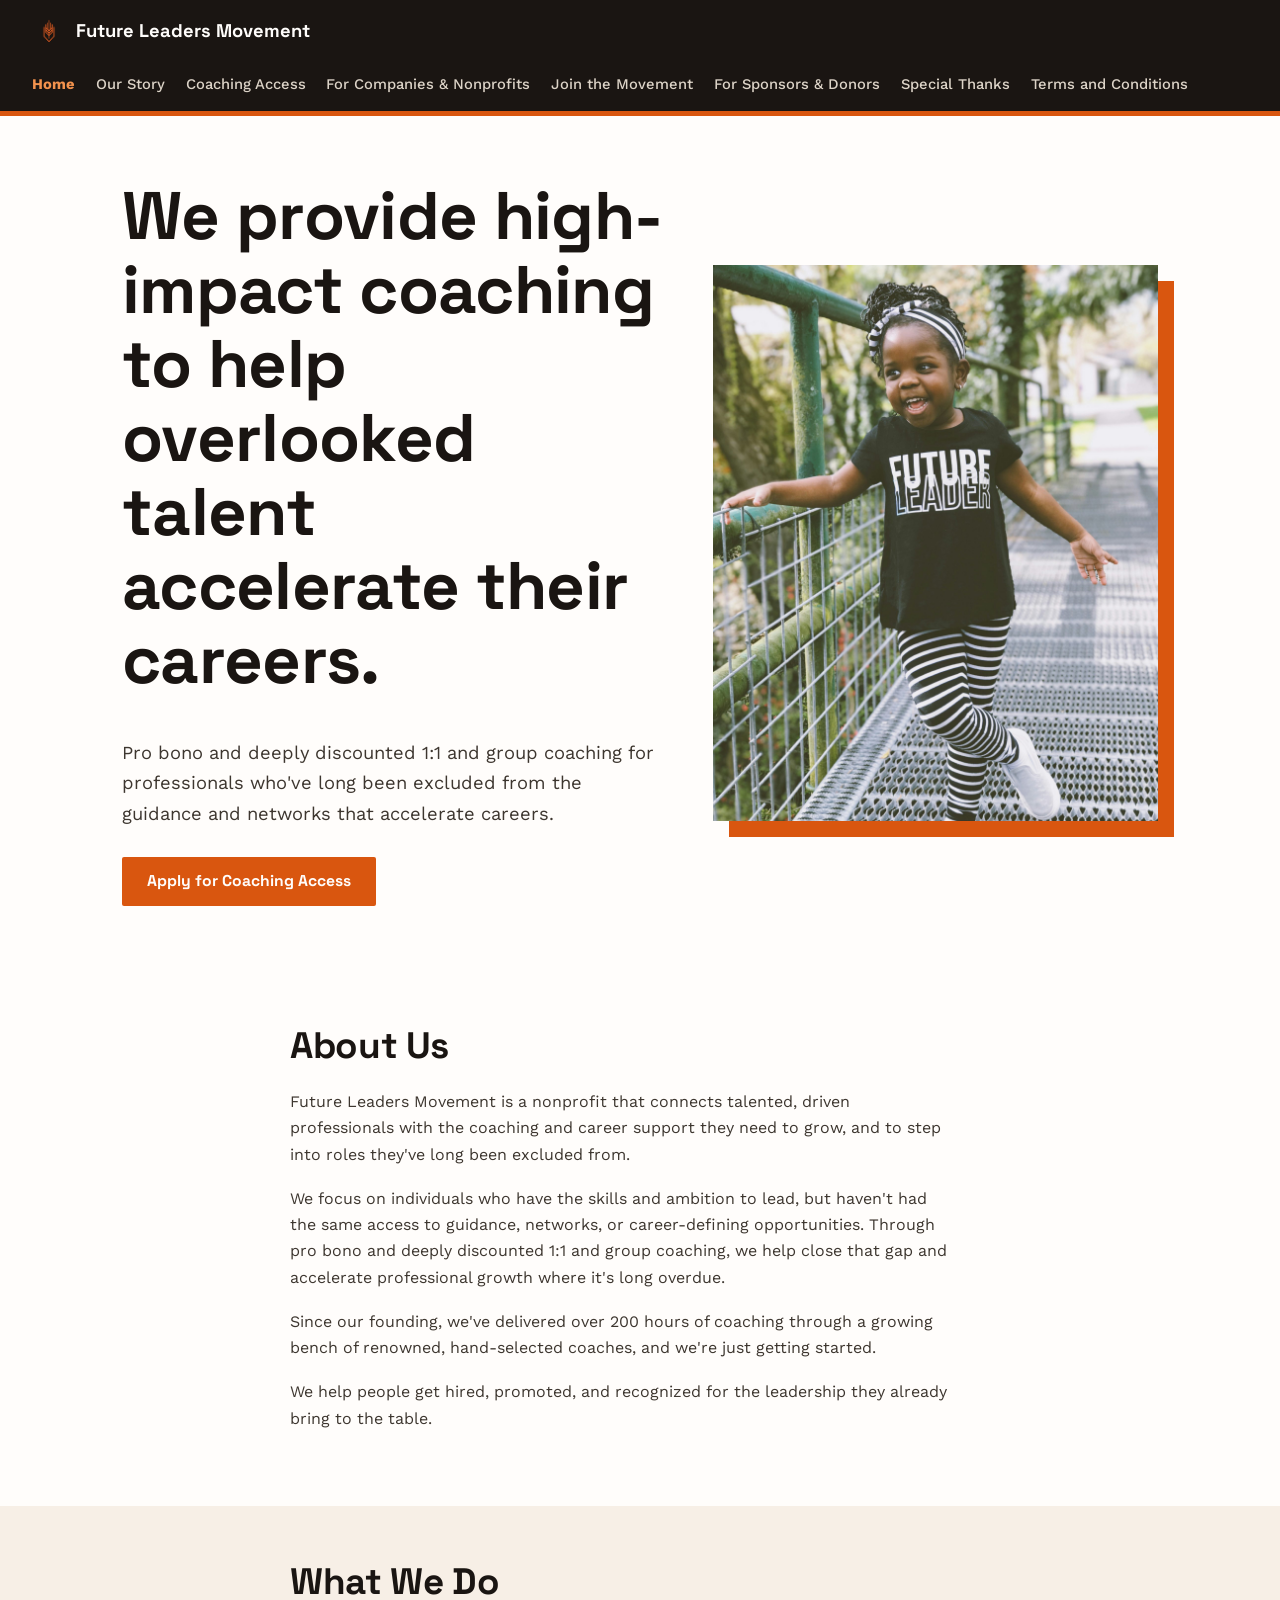
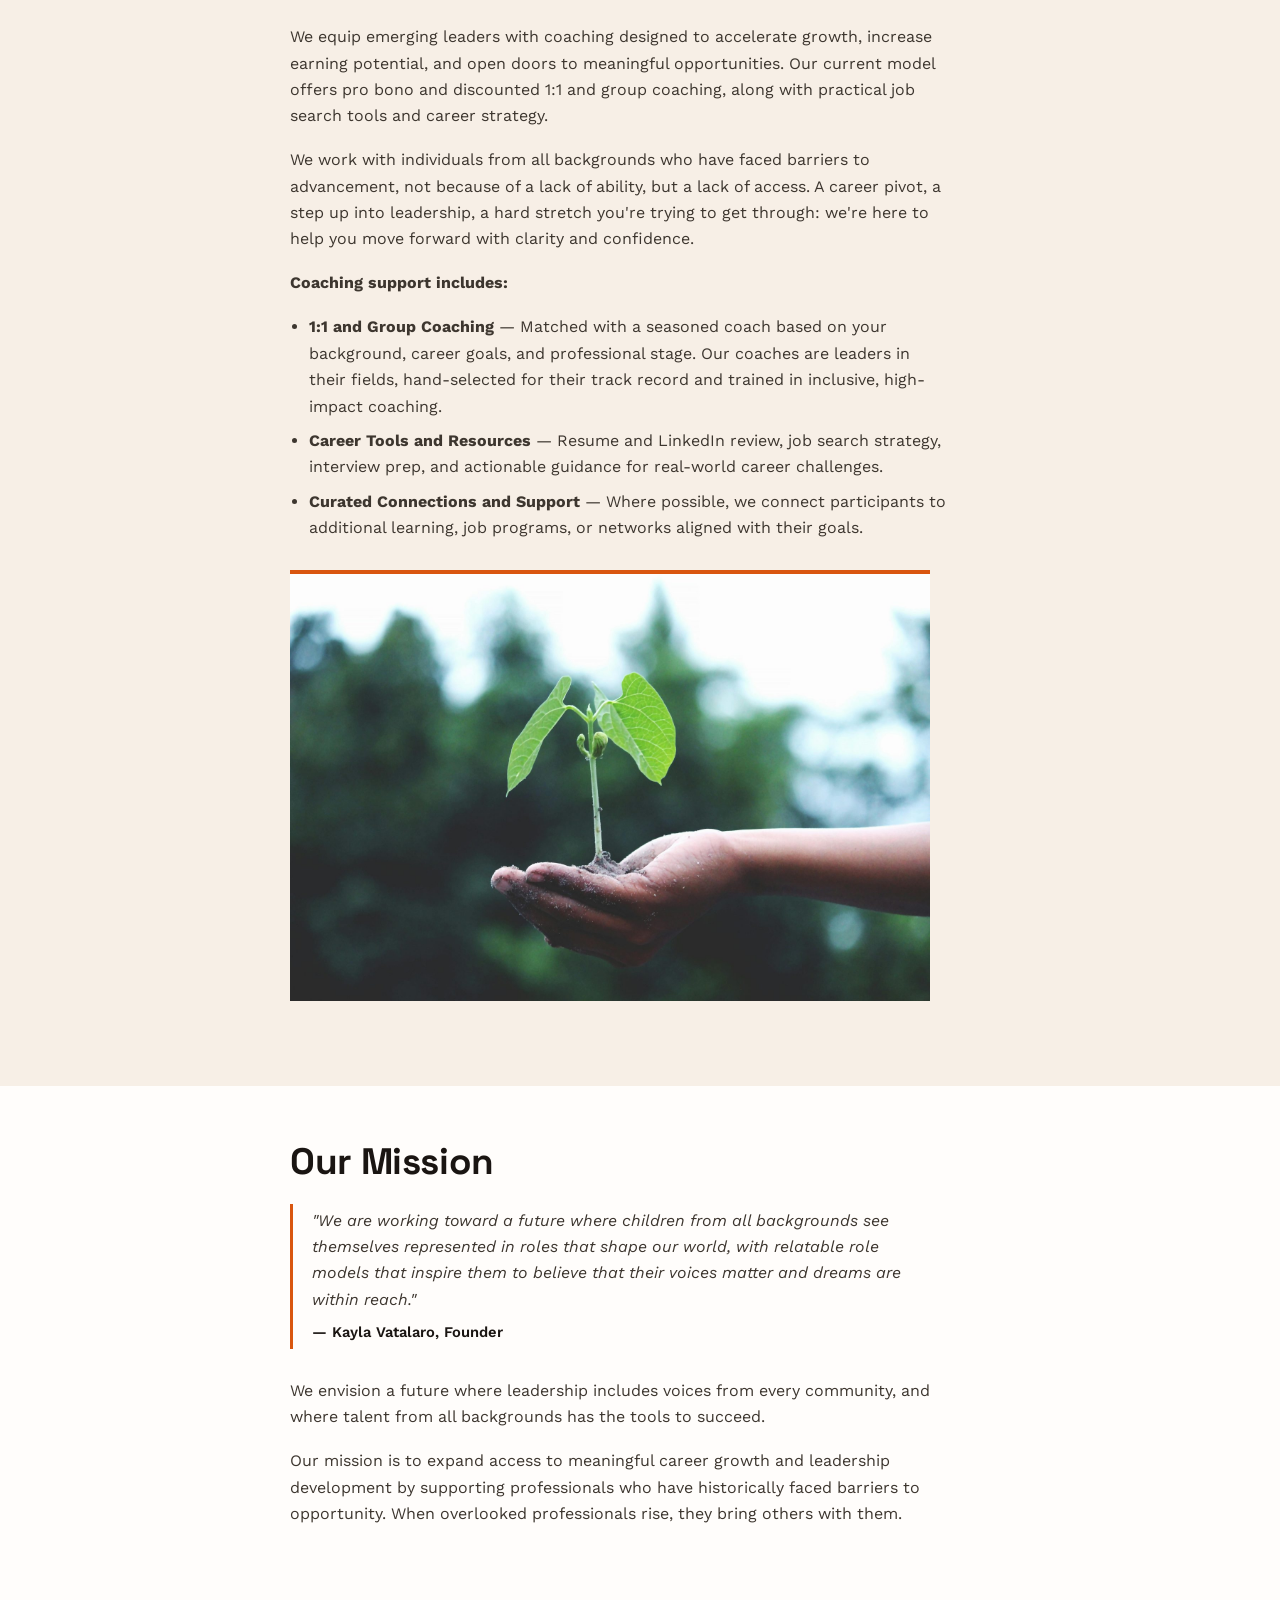
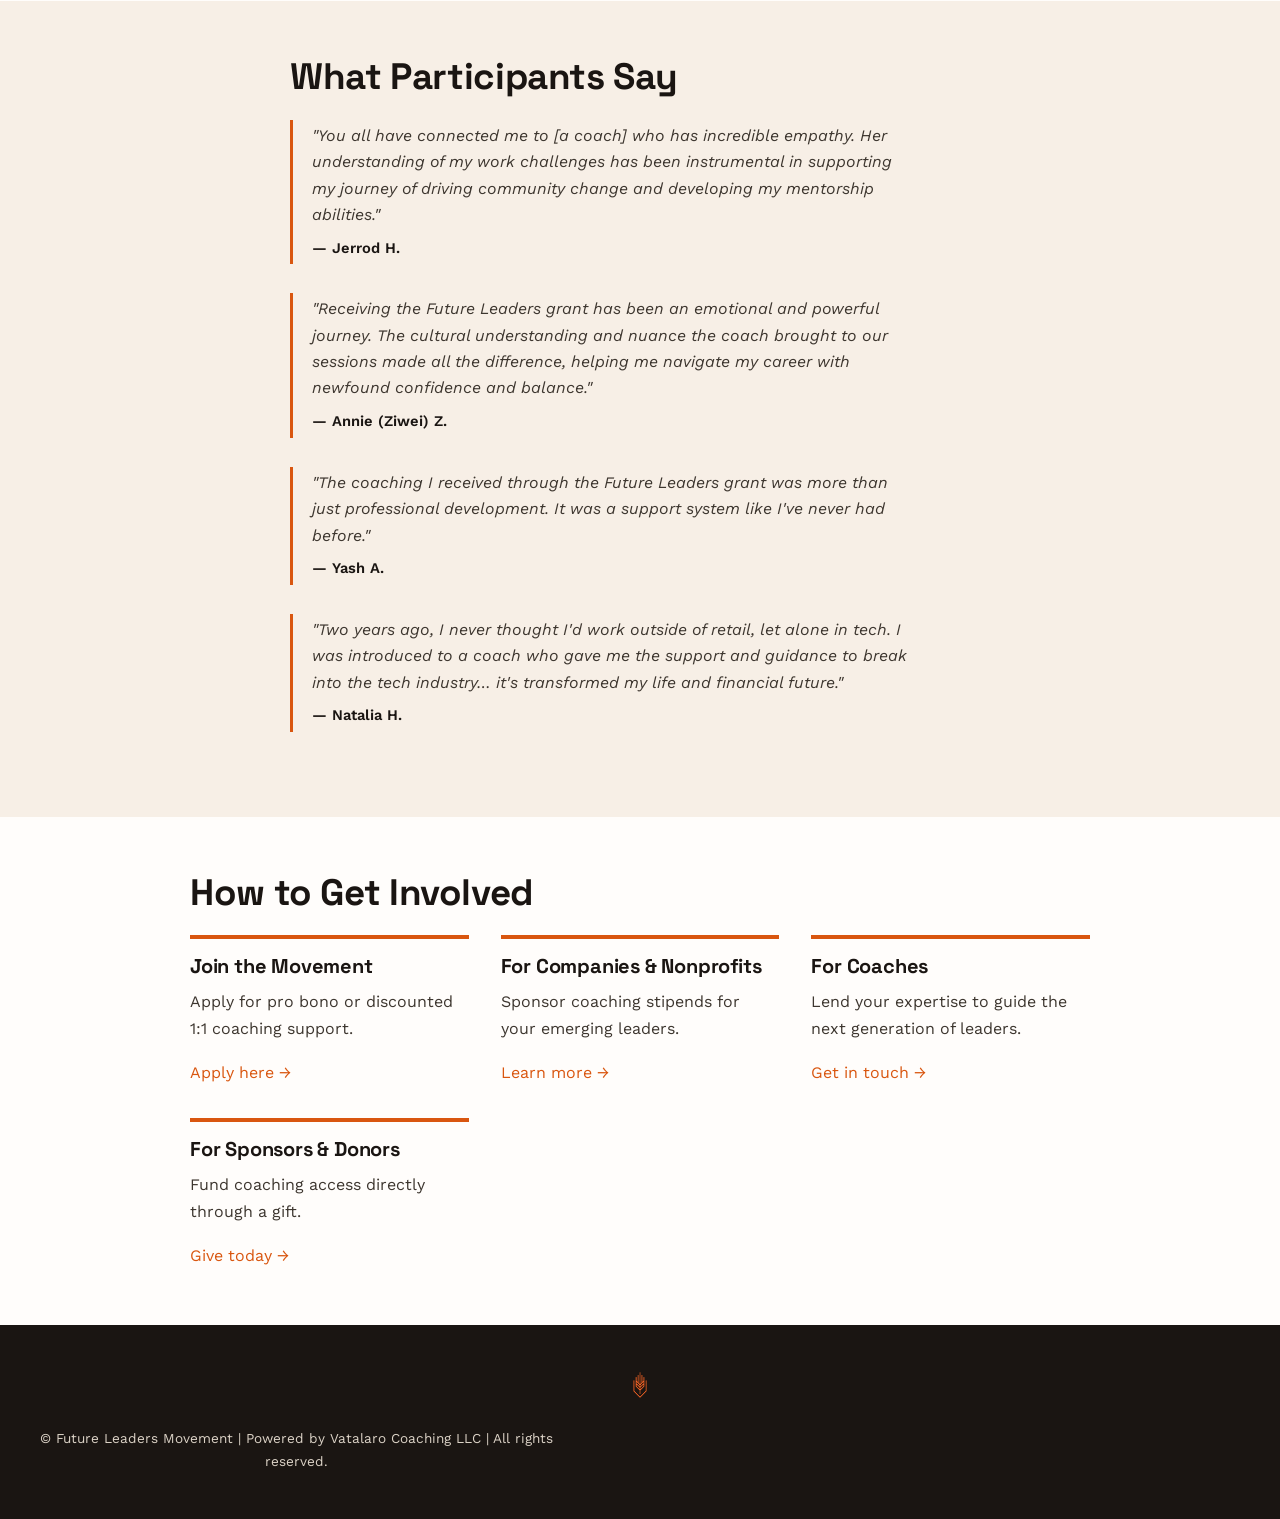
==== index.html @ 435b8dbb "Initial site" ====
<!DOCTYPE html>
<html lang="en">
<head>
<meta charset="UTF-8">
<meta name="viewport" content="width=device-width, initial-scale=1.0">
<title>Future Leaders Movement</title>
<link rel="stylesheet" href="style.css">
</head>
<body>

<header class="site-header">
  <a href="index.html" class="wordmark"><img src="images/logo-icon.png" alt="">Future Leaders Movement</a>
  <nav class="site-nav">
    <a href="index.html" aria-current="page">Home</a>
    <a href="our-story.html">Our Story</a>
    <a href="coaching-access.html">Coaching Access</a>
    <a href="for-companies.html">For Companies &amp; Nonprofits</a>
    <a href="join-the-movement.html">Join the Movement</a>
    <a href="for-sponsors.html">For Sponsors &amp; Donors</a>
    <a href="special-thanks.html">Special Thanks</a>
    <a href="terms.html">Terms and Conditions</a>
  </nav>
</header>

<section class="hero">
  <div class="hero-grid">
    <div class="hero-text">
      <h1>We provide high-impact coaching to help overlooked talent accelerate their careers.</h1>
      <p class="lede">Pro bono and deeply discounted 1:1 and group coaching for professionals who've long been excluded from the guidance and networks that accelerate careers.</p>
      <a href="join-the-movement.html" class="btn">Apply for Coaching Access</a>
    </div>
    <div class="hero-media">
      <img src="images/kiana-bosman.jpg" alt="A child wearing a 'Future Leader' t-shirt, smiling and running along a bridge.">
    </div>
  </div>
</section>

<section class="section">
  <div class="section-inner narrow">
    <h2>About Us</h2>
    <p>Future Leaders Movement is a nonprofit that connects talented, driven professionals with the coaching and career support they need to grow, and to step into roles they've long been excluded from.</p>
    <p>We focus on individuals who have the skills and ambition to lead, but haven't had the same access to guidance, networks, or career-defining opportunities. Through pro bono and deeply discounted 1:1 and group coaching, we help close that gap and accelerate professional growth where it's long overdue.</p>
    <p>Since our founding, we've delivered over 200 hours of coaching through a growing bench of renowned, hand-selected coaches, and we're just getting started.</p>
    <p>We help people get hired, promoted, and recognized for the leadership they already bring to the table.</p>
  </div>
</section>

<section class="section band-cream">
  <div class="section-inner narrow">
    <h2>What We Do</h2>
    <p>We equip emerging leaders with coaching designed to accelerate growth, increase earning potential, and open doors to meaningful opportunities. Our current model offers pro bono and discounted 1:1 and group coaching, along with practical job search tools and career strategy.</p>
    <p>We work with individuals from all backgrounds who have faced barriers to advancement, not because of a lack of ability, but a lack of access. A career pivot, a step up into leadership, a hard stretch you're trying to get through: we're here to help you move forward with clarity and confidence.</p>
    <p><strong>Coaching support includes:</strong></p>
    <ul>
      <li><strong>1:1 and Group Coaching</strong> — Matched with a seasoned coach based on your background, career goals, and professional stage. Our coaches are leaders in their fields, hand-selected for their track record and trained in inclusive, high-impact coaching.</li>
      <li><strong>Career Tools and Resources</strong> — Resume and LinkedIn review, job search strategy, interview prep, and actionable guidance for real-world career challenges.</li>
      <li><strong>Curated Connections and Support</strong> — Where possible, we connect participants to additional learning, job programs, or networks aligned with their goals.</li>
    </ul>
    <figure class="section-image">
      <img src="images/akil-mazumder.jpg" alt="A hand cradling a small seedling growing out of soil.">
    </figure>
  </div>
</section>

<section class="section">
  <div class="section-inner narrow">
    <h2>Our Mission</h2>
    <blockquote>
      <p>"We are working toward a future where children from all backgrounds see themselves represented in roles that shape our world, with relatable role models that inspire them to believe that their voices matter and dreams are within reach."</p>
      <cite>— Kayla Vatalaro, Founder</cite>
    </blockquote>
    <p>We envision a future where leadership includes voices from every community, and where talent from all backgrounds has the tools to succeed.</p>
    <p>Our mission is to expand access to meaningful career growth and leadership development by supporting professionals who have historically faced barriers to opportunity. When overlooked professionals rise, they bring others with them.</p>
  </div>
</section>

<section class="section band-cream">
  <div class="section-inner narrow">
    <h2>What Participants Say</h2>
    <blockquote>
      <p>"You all have connected me to [a coach] who has incredible empathy. Her understanding of my work challenges has been instrumental in supporting my journey of driving community change and developing my mentorship abilities."</p>
      <cite>— Jerrod H.</cite>
    </blockquote>
    <blockquote>
      <p>"Receiving the Future Leaders grant has been an emotional and powerful journey. The cultural understanding and nuance the coach brought to our sessions made all the difference, helping me navigate my career with newfound confidence and balance."</p>
      <cite>— Annie (Ziwei) Z.</cite>
    </blockquote>
    <blockquote>
      <p>"The coaching I received through the Future Leaders grant was more than just professional development. It was a support system like I've never had before."</p>
      <cite>— Yash A.</cite>
    </blockquote>
    <blockquote>
      <p>"Two years ago, I never thought I'd work outside of retail, let alone in tech. I was introduced to a coach who gave me the support and guidance to break into the tech industry… it's transformed my life and financial future."</p>
      <cite>— Natalia H.</cite>
    </blockquote>
  </div>
</section>

<section class="section">
  <div class="section-inner">
    <h2>How to Get Involved</h2>
    <div class="grid">
      <div class="grid-item">
        <h3>Join the Movement</h3>
        <p>Apply for pro bono or discounted 1:1 coaching support.</p>
        <a href="join-the-movement.html">Apply here &rarr;</a>
      </div>
      <div class="grid-item">
        <h3>For Companies &amp; Nonprofits</h3>
        <p>Sponsor coaching stipends for your emerging leaders.</p>
        <a href="for-companies.html">Learn more &rarr;</a>
      </div>
      <div class="grid-item">
        <h3>For Coaches</h3>
        <p>Lend your expertise to guide the next generation of leaders.</p>
        <a href="for-companies.html">Get in touch &rarr;</a>
      </div>
      <div class="grid-item">
        <h3>For Sponsors &amp; Donors</h3>
        <p>Fund coaching access directly through a gift.</p>
        <a href="for-sponsors.html">Give today &rarr;</a>
      </div>
    </div>
  </div>
</section>

<footer class="site-footer">
  <img src="images/logo-icon.png" alt="Future Leaders Movement">
  <p>&copy; Future Leaders Movement | Powered by Vatalaro Coaching LLC | All rights reserved.</p>
</footer>

</body>
</html>
---- style.css ----
@import url('https://fonts.googleapis.com/css2?family=Space+Grotesk:wght@500;700&family=Work+Sans:wght@400;500;600;700&display=swap');

:root {
  --ink: #1A1512;
  --charcoal: #3D362F;
  --ember: #D9560F;
  --ember-light: #F2924D;
  --cream: #F7EFE6;
  --paper: #FFFDFB;
  --line: #E8DBC9;
}

* { box-sizing: border-box; }

html { scroll-behavior: smooth; }

body {
  margin: 0;
  font-family: 'Work Sans', sans-serif;
  color: var(--charcoal);
  background: var(--paper);
  line-height: 1.65;
}

h1, h2, h3 {
  font-family: 'Space Grotesk', sans-serif;
  color: var(--ink);
  line-height: 1.1;
  margin: 0 0 0.6em;
  letter-spacing: -0.01em;
}

h1 { font-size: clamp(2.6rem, 5.5vw, 4.2rem); font-weight: 700; }
h2 { font-size: clamp(1.7rem, 3vw, 2.3rem); font-weight: 700; }
h3 { font-size: 1.25rem; font-weight: 700; }

p { margin: 0 0 1.1em; max-width: 66ch; }

a { color: var(--ember); text-decoration: none; }
a:hover, a:focus-visible { text-decoration: underline; }

ul { padding-left: 1.2em; max-width: 66ch; }
li { margin-bottom: 0.5em; }

/* Header */
.site-header {
  display: flex;
  align-items: center;
  justify-content: space-between;
  gap: 1.5rem;
  padding: 0.9rem 2rem;
  background: var(--ink);
  flex-wrap: wrap;
  border-bottom: 5px solid var(--ember);
}

.wordmark {
  display: flex;
  align-items: center;
  gap: 0.6rem;
  font-family: 'Space Grotesk', sans-serif;
  font-size: 1.15rem;
  font-weight: 700;
  color: var(--paper);
  text-decoration: none;
  white-space: nowrap;
}
.wordmark:hover { text-decoration: none; }
.wordmark img { height: 34px; width: auto; display: block; }

.site-nav {
  display: flex;
  flex-wrap: wrap;
  gap: 0.4rem 1.3rem;
}

.site-nav a {
  color: #DCD3C7;
  font-size: 0.92rem;
  font-weight: 500;
}

.site-nav a[aria-current="page"] {
  color: var(--ember-light);
  font-weight: 700;
}

.site-nav a:hover { color: var(--ember-light); text-decoration: none; }

/* Hero */
.hero {
  padding: 4rem 2rem;
  max-width: 1100px;
  margin: 0 auto;
}

.hero-grid {
  display: grid;
  grid-template-columns: 1.1fr 0.9fr;
  gap: 3rem;
  align-items: center;
}

.hero-grid.reverse { grid-template-columns: 0.9fr 1.1fr; }
.hero-grid.reverse .hero-text { order: 2; }
.hero-grid.reverse .hero-media { order: 1; }

@media (max-width: 780px) {
  .hero-grid, .hero-grid.reverse { grid-template-columns: 1fr; }
  .hero-grid.reverse .hero-text { order: 1; }
  .hero-grid.reverse .hero-media { order: 2; }
}

.hero-logo {
  display: block;
  width: 140px;
  margin: 0 auto 1.5rem;
}

.hero.centered {
  text-align: center;
}
.hero.centered p.lede { margin-left: auto; margin-right: auto; }

.hero p.lede {
  font-size: 1.15rem;
  max-width: 56ch;
}

.hero-media {
  position: relative;
}
.hero-media::before {
  content: '';
  position: absolute;
  top: 16px;
  left: 16px;
  width: 100%;
  height: 100%;
  background: var(--ember);
  z-index: 1;
}
.hero-media img {
  position: relative;
  z-index: 2;
  display: block;
  width: 100%;
  aspect-ratio: 4 / 5;
  object-fit: cover;
}

.btn {
  display: inline-block;
  background: var(--ember);
  color: var(--paper);
  padding: 0.75em 1.6em;
  border-radius: 2px;
  font-weight: 700;
  font-family: 'Space Grotesk', sans-serif;
  font-size: 0.98rem;
  margin-top: 0.5em;
}
.btn:hover { background: var(--ink); text-decoration: none; }

.btn-outline {
  display: inline-block;
  border: 2px solid var(--ink);
  color: var(--ink);
  padding: 0.7em 1.5em;
  border-radius: 2px;
  font-weight: 700;
  font-family: 'Space Grotesk', sans-serif;
  font-size: 0.98rem;
}
.btn-outline:hover { border-color: var(--ember); color: var(--ember); text-decoration: none; }

/* Section bands */
.section {
  padding: 3.5rem 2rem;
}
.section.band-cream { background: var(--cream); }
.section-inner {
  max-width: 900px;
  margin: 0 auto;
}
.section-inner.narrow { max-width: 700px; }

.eyebrow {
  color: var(--ember);
  font-weight: 600;
  font-size: 0.85rem;
  margin-bottom: 0.4em;
}

/* Quotes / testimonials */
blockquote {
  border-left: 3px solid var(--ember);
  margin: 0 0 1.8rem;
  padding: 0.2rem 0 0.2rem 1.2rem;
  max-width: 62ch;
}
blockquote p { font-style: italic; margin-bottom: 0.4em; }
blockquote cite {
  font-style: normal;
  font-weight: 600;
  color: var(--ink);
  font-size: 0.92rem;
}

/* Steps */
.steps {
  list-style: none;
  padding: 0;
  counter-reset: step;
  max-width: 66ch;
}
.steps li {
  counter-increment: step;
  position: relative;
  padding-left: 2.6em;
  margin-bottom: 1.3em;
}
.steps li::before {
  content: counter(step);
  position: absolute;
  left: 0;
  top: -0.1em;
  width: 1.7em;
  height: 1.7em;
  border-radius: 50%;
  background: var(--ember);
  color: var(--paper);
  font-family: 'Source Serif 4', serif;
  font-weight: 600;
  font-size: 0.95rem;
  display: flex;
  align-items: center;
  justify-content: center;
}

/* Involvement / audience grid */
.grid {
  display: grid;
  grid-template-columns: repeat(auto-fit, minmax(230px, 1fr));
  gap: 2rem;
  max-width: 1000px;
}
.grid-item {
  border-top: 4px solid var(--ember);
  padding-top: 1rem;
}

/* Inline content images (secondary photos within a section) */
.section-image {
  border-top: 4px solid var(--ember);
  margin: 1.8rem 0;
  max-width: 640px;
}
.section-image img {
  display: block;
  width: 100%;
}
.section-image figcaption {
  font-size: 0.82rem;
  color: var(--charcoal);
  margin-top: 0.5em;
}

/* Photographer credits list */
.credit-list {
  list-style: none;
  padding: 0;
  display: grid;
  grid-template-columns: repeat(auto-fit, minmax(200px, 1fr));
  gap: 1.5rem;
  max-width: 900px;
}
.credit-list li {
  border-top: 1px solid var(--line);
  padding-top: 0.7em;
}
.credit-list .name { font-weight: 600; color: var(--ink); }

/* FAQ */
.faq dt {
  font-weight: 600;
  color: var(--ink);
  margin-top: 1.3em;
  font-family: 'Source Serif 4', serif;
  font-size: 1.05rem;
}
.faq dd { margin: 0.3em 0 0; max-width: 66ch; }

/* Footer */
.site-footer {
  padding: 2.5rem 2rem 2rem;
  text-align: center;
  font-size: 0.85rem;
  background: var(--ink);
  color: #DCD3C7;
}
.site-footer img { height: 40px; width: auto; margin-bottom: 1rem; }
.site-footer a { color: var(--ember-light); }

@media (max-width: 640px) {
  .site-header { padding: 1rem 1.2rem; }
  .hero, .section { padding-left: 1.2rem; padding-right: 1.2rem; }
}
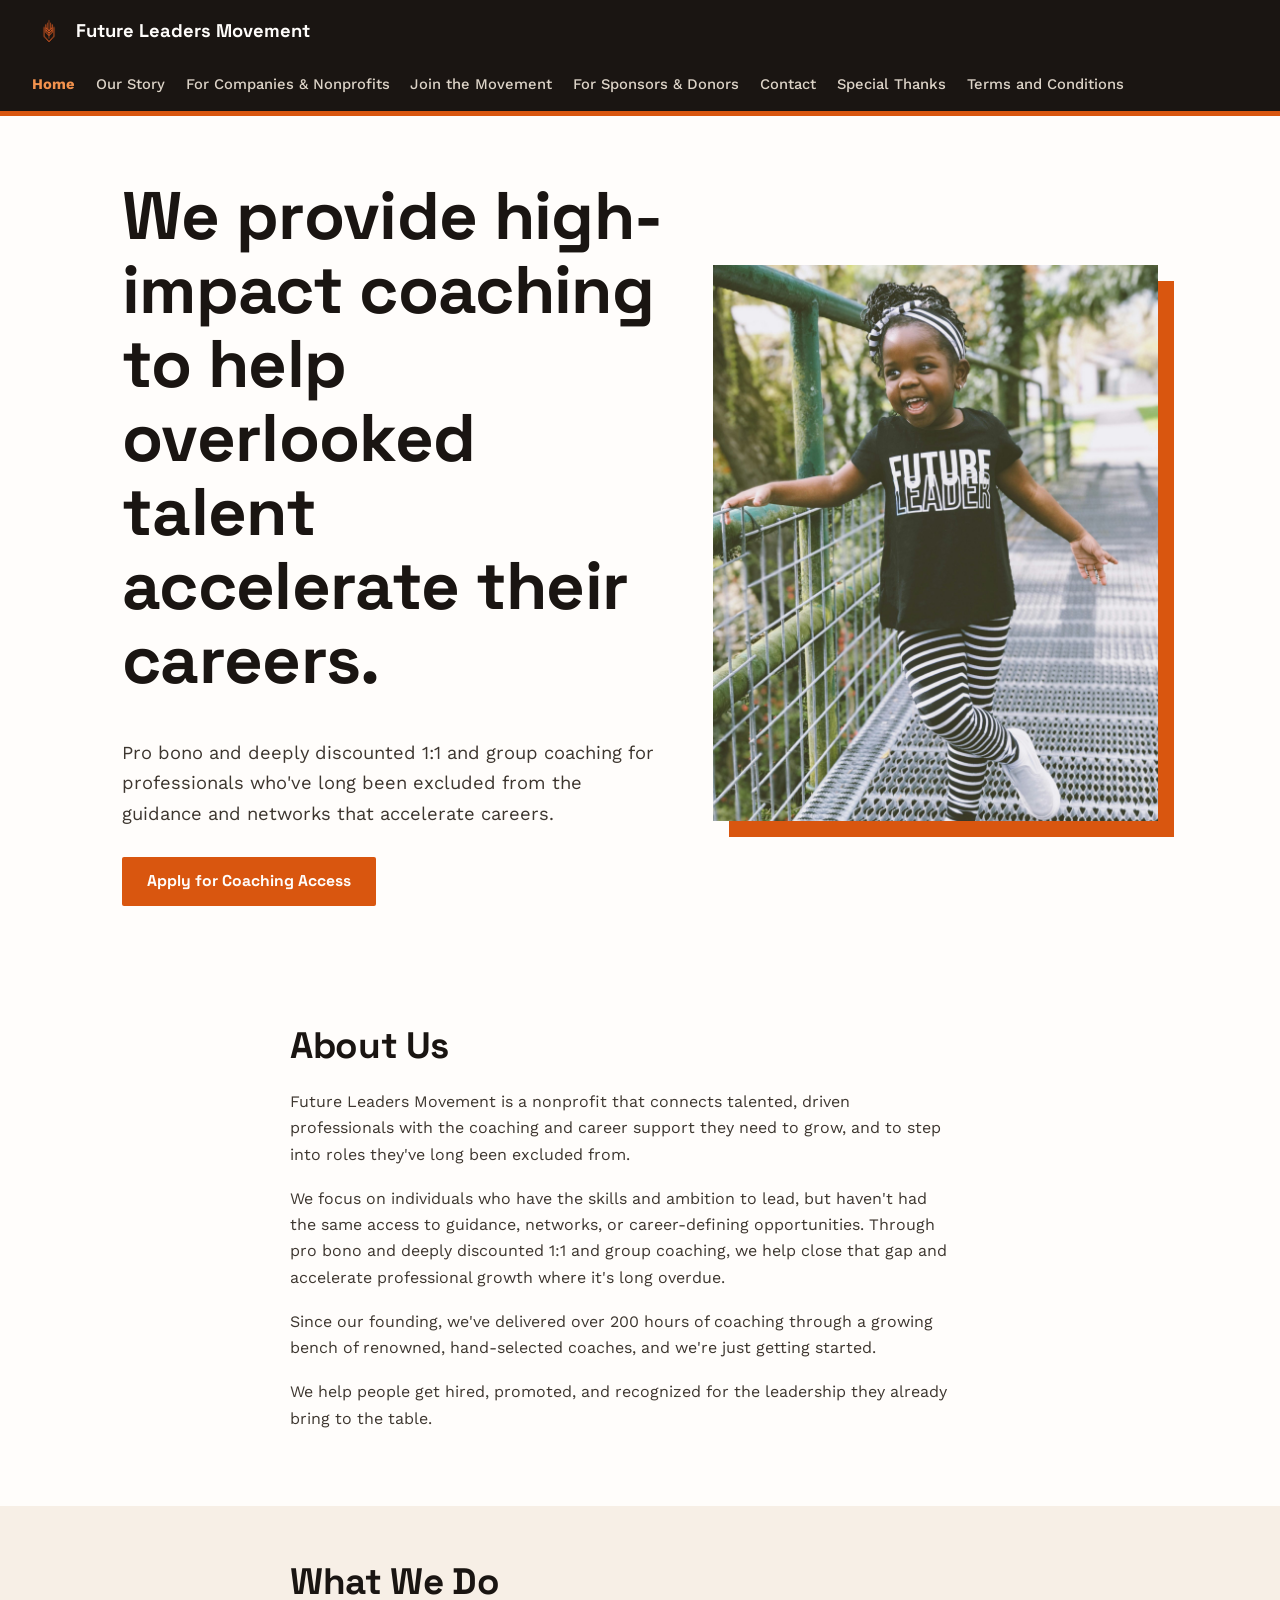
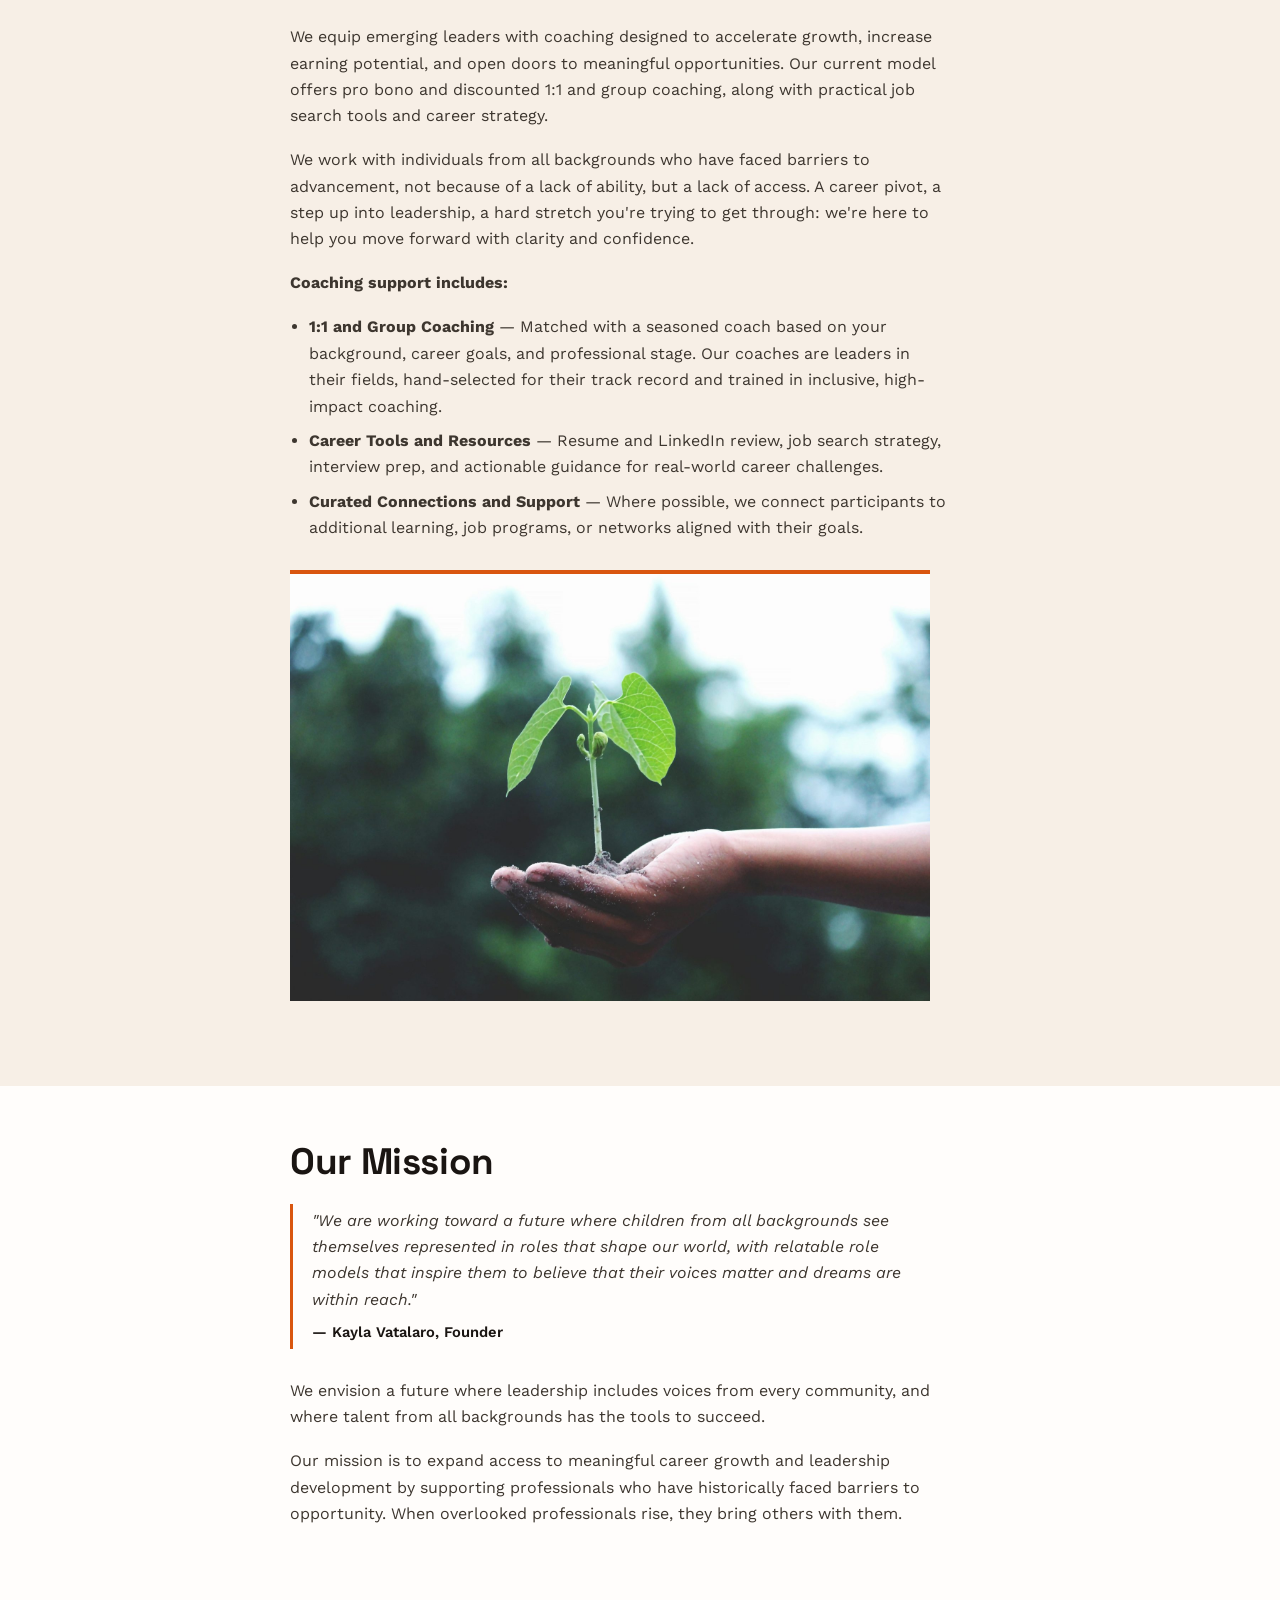
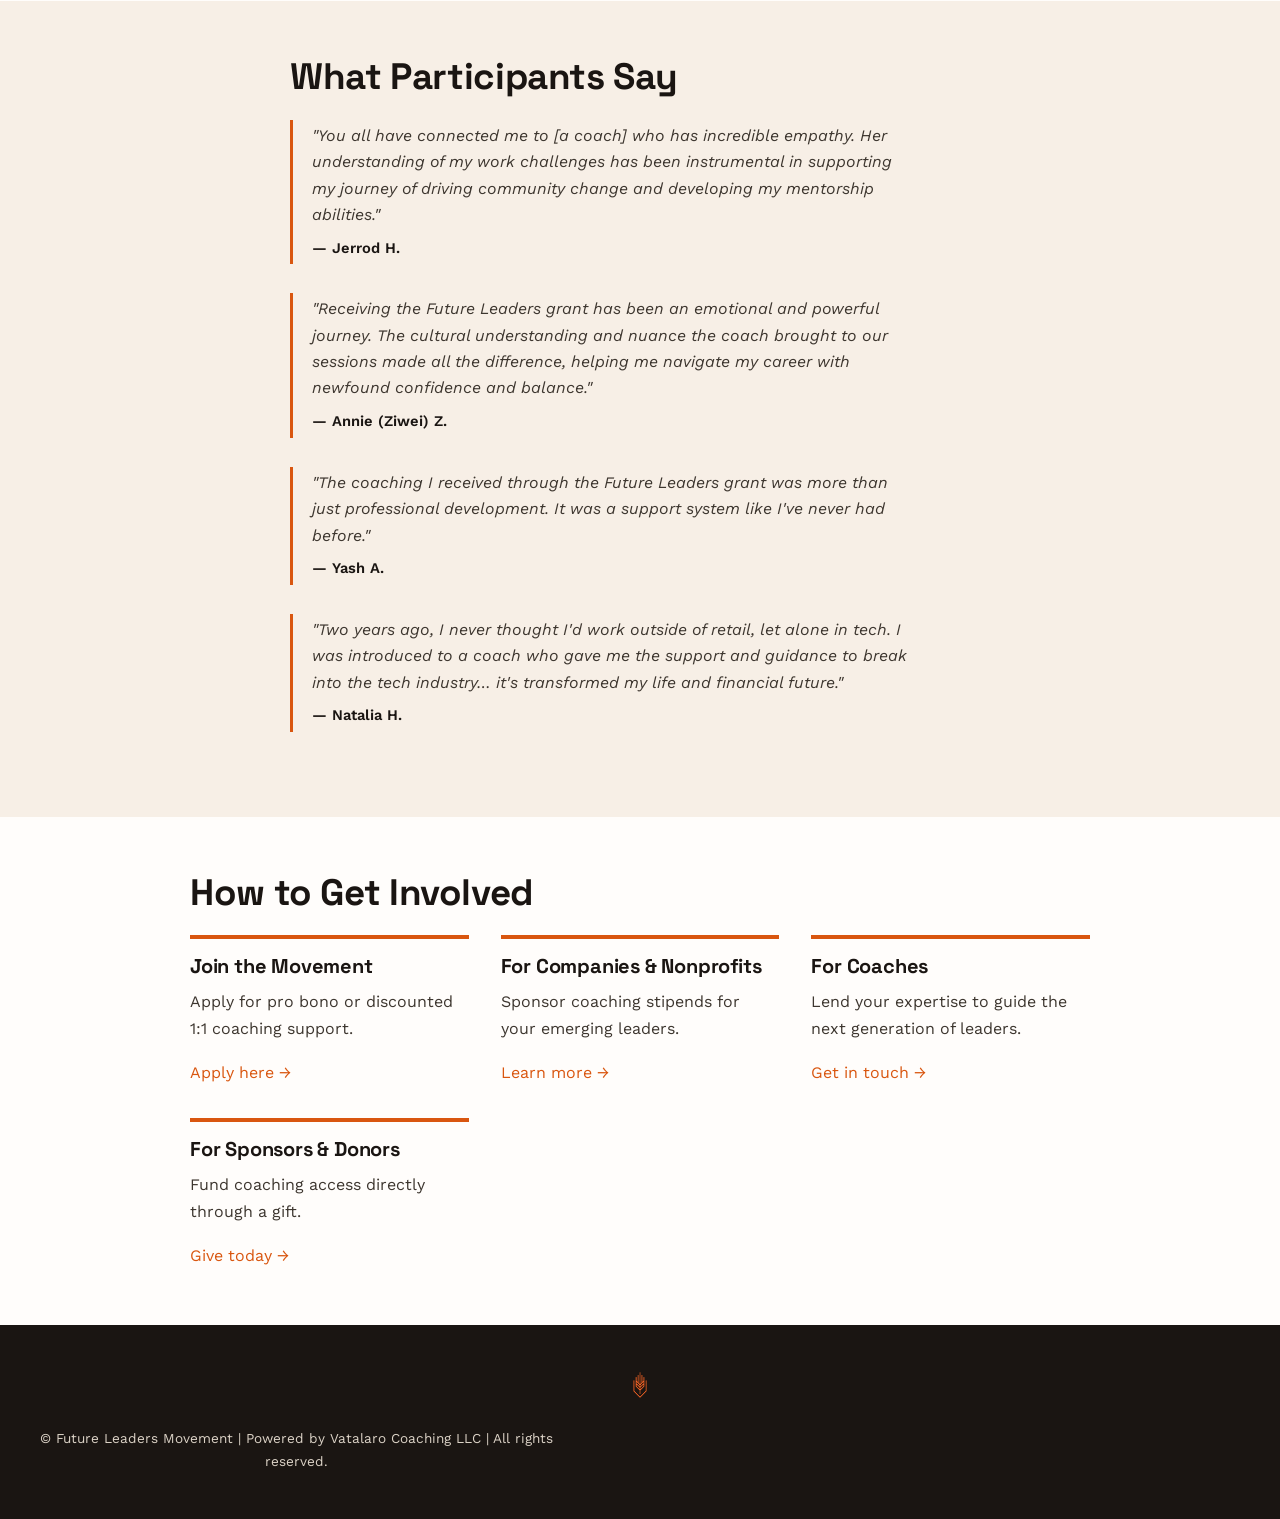
==== commit 1a2167cf: "Site updates" ====
--- a/index.html
+++ b/index.html
@@ -10,13 +10,14 @@
 
 <header class="site-header">
   <a href="index.html" class="wordmark"><img src="images/logo-icon.png" alt="">Future Leaders Movement</a>
+  <button class="nav-toggle" aria-label="Toggle navigation" aria-expanded="false">&#9776;</button>
   <nav class="site-nav">
     <a href="index.html" aria-current="page">Home</a>
     <a href="our-story.html">Our Story</a>
-    <a href="coaching-access.html">Coaching Access</a>
     <a href="for-companies.html">For Companies &amp; Nonprofits</a>
     <a href="join-the-movement.html">Join the Movement</a>
     <a href="for-sponsors.html">For Sponsors &amp; Donors</a>
+    <a href="contact.html">Contact</a>
     <a href="special-thanks.html">Special Thanks</a>
     <a href="terms.html">Terms and Conditions</a>
   </nav>
@@ -129,5 +130,6 @@
   <p>&copy; Future Leaders Movement | Powered by Vatalaro Coaching LLC | All rights reserved.</p>
 </footer>
 
+<script src="script.js" defer></script>
 </body>
 </html>
--- a/style.css
+++ b/style.css
@@ -87,6 +87,33 @@
 
 .site-nav a:hover { color: var(--ember-light); text-decoration: none; }
 
+/* Mobile nav toggle */
+.nav-toggle {
+  display: none;
+  background: none;
+  border: 2px solid #4a423a;
+  color: var(--paper);
+  font-size: 1.1rem;
+  line-height: 1;
+  padding: 0.45em 0.7em;
+  border-radius: 3px;
+  cursor: pointer;
+  margin-left: auto;
+}
+.nav-toggle:hover { border-color: var(--ember); }
+
+@media (max-width: 700px) {
+  .nav-toggle { display: inline-flex; align-items: center; justify-content: center; }
+  .site-nav {
+    display: none;
+    flex-basis: 100%;
+    flex-direction: column;
+    gap: 0.9rem;
+    padding-top: 1rem;
+  }
+  .site-nav.open { display: flex; }
+}
+
 /* Hero */
 .hero {
   padding: 4rem 2rem;
@@ -147,6 +174,10 @@
   width: 100%;
   aspect-ratio: 4 / 5;
   object-fit: cover;
+}
+
+.hero-media.wide img {
+  aspect-ratio: 3 / 2;
 }
 
 .btn {
@@ -291,6 +322,47 @@
 }
 .faq dd { margin: 0.3em 0 0; max-width: 66ch; }
 
+/* Contact form */
+.contact-form {
+  max-width: 560px;
+  margin-top: 1.5rem;
+}
+.contact-form label {
+  display: block;
+  font-family: 'Space Grotesk', sans-serif;
+  font-weight: 700;
+  color: var(--ink);
+  margin-bottom: 1.3em;
+}
+.contact-form input,
+.contact-form textarea {
+  display: block;
+  width: 100%;
+  margin-top: 0.4em;
+  padding: 0.7em 0.8em;
+  font-family: 'Work Sans', sans-serif;
+  font-size: 1rem;
+  color: var(--charcoal);
+  background: var(--paper);
+  border: 2px solid var(--line);
+  border-radius: 2px;
+}
+.contact-form input:focus,
+.contact-form textarea:focus {
+  outline: none;
+  border-color: var(--ember);
+}
+.contact-form textarea {
+  min-height: 140px;
+  resize: vertical;
+  font-family: inherit;
+}
+.contact-form button {
+  border: none;
+  cursor: pointer;
+  font-size: 1rem;
+}
+
 /* Footer */
 .site-footer {
   padding: 2.5rem 2rem 2rem;
